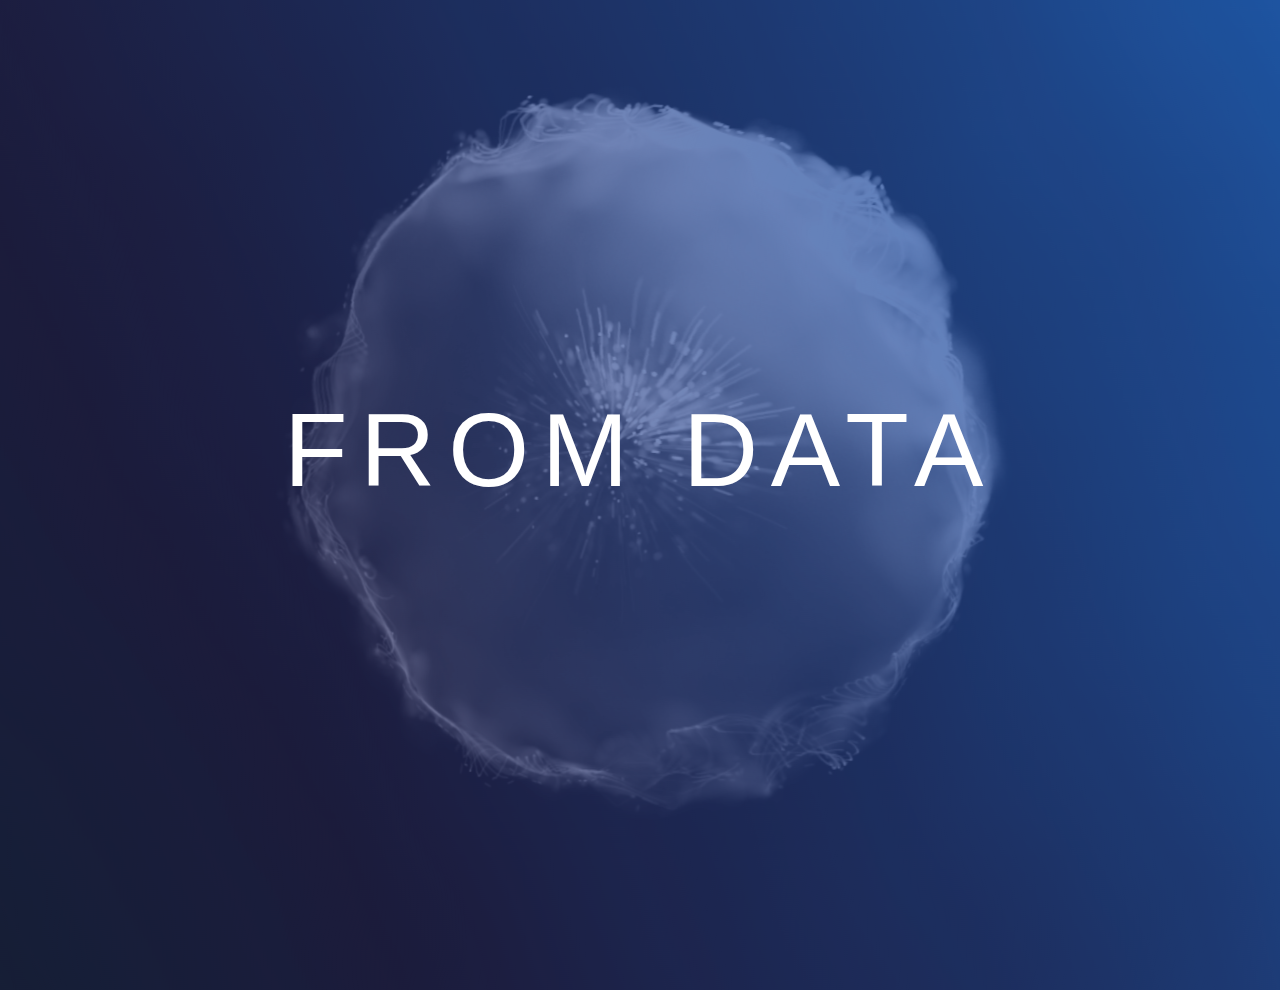
==== index.html @ f8c32739 "Initial commit" ====
<!DOCTYPE html>
<html lang="en" class="no-js">

<head>
  <meta charset="UTF-8" />
  <meta name="viewport" content="width=device-width, initial-scale=1">
  <title>Liquid Distortion Effects | Demo 1 | Codrops</title>
  <meta name="description"
    content="Some liquid distortion effects applied to an image slideshow using canvas, PixiJS and Greensock" />
  <meta name="keywords" content="web development, canvas, distortion, liquid, effect, slideshow, javascript" />
  <meta name="author" content="Yannis Yannakopoulos for Codrops" />
  <link rel="shortcut icon" href="favicon.ico">
  <link rel="stylesheet" type="text/css" href="css/normalize.css" />
  <link rel="stylesheet" type="text/css" href="css/demo.css" />
  <link rel="stylesheet" type="text/css" href="css/component.css" />
  <link rel="stylesheet" type="text/css" href="css/text.css" />
  <script>document.documentElement.className = 'js';</script>
</head>

<body class="demo-1 loading">
  <main class="site-wrapper">
    <div class="text">
      <p>From Data</p>
      <p>
        <strong>
          <span>T</span><span>o</span>&nbsp;<span>D</span><span>i</span><span>s</span><span>c</span><span>o</span><span>v</span><span>e</span><span>r</span><span>y</span>
        </strong>
      </p>
    </div>
    <div class="content">
      <div class="slide-wrapper">
        <div class="slide-item">
          <img src="img/background.png" class="slide-item__image">
        </div>
      </div>
    </div>
  </main>
  <script src="js/demo.js"></script>
  <script src="js/pixi.min.js"></script>
  <script src="js/TweenMax.min.js"></script>
  <script src="js/main.js"></script>
  <script src="js/imagesloaded.pkgd.min.js"></script>
  <script>
    var spriteImages = document.querySelectorAll('.slide-item__image');
    var spriteImagesSrc = [];

    for (var i = 0; i < spriteImages.length; i++) {
      var img = spriteImages[i];
      spriteImagesSrc.push(img.getAttribute('src'));
    }

    var initCanvasSlideshow = new CanvasSlideshow({
      sprites: spriteImagesSrc,
      centerSprites: true,
      displacementImage: 'img/dmaps/2048x2048/clouds.jpg',
      autoPlay: false,
      autoPlaySpeed: [10, 3],
      displaceScale: [200, 70]
    });

    imagesLoaded(document.body, () => {
      document.body.classList.remove('loading');
      initCanvasSlideshow.play();
    });
  </script>
</body>

</html>
---- css/demo.css ----
*,
*::after,
*::before {
	box-sizing: border-box;
}

html {
	background: #000;
}

body {
	font-family: -apple-system, BlinkMacSystemFont, "Segoe UI", Helvetica, Arial, sans-serif;
	height: 100vh;
	overflow: hidden;
	color: #fff;
	color: var(--color-text);
	background-color: #000;
	background-color: var(--color-bg);
	-webkit-font-smoothing: antialiased;
	-moz-osx-font-smoothing: grayscale;
}

/* Color schemes */
.demo-1 {
	--color-text: #fff;
	--color-bg: #000;
	--color-link: #8fe8ff;
	--color-link-hover: #fff;
	--color-info: #72af3a;
	--color-nav: #fff;
}

/* Fade effect */
.js body {
	opacity: 0;
	transition: opacity 0.3s;		
}

.js body.render {
	opacity: 1;
}

/* Page Loader */
.js .loading::before {
	content: '';
	position: fixed;
	z-index: 100000;
	top: 0;
	left: 0;
	width: 100%;
	height: 100%;
	background: var(--color-bg);
}

.js .loading::after {
	content: '';
	position: fixed;
	z-index: 100000;
	top: 50%;
	left: 50%;
	width: 60px;
	height: 60px;
	margin: -30px 0 0 -30px;
	pointer-events: none;
	border-radius: 50%;
	opacity: 0.4;
	background: var(--color-link);
	animation: loaderAnim 0.7s linear infinite alternate forwards;
}

@keyframes loaderAnim {
	to {
		opacity: 1;
		transform: scale3d(0.5,0.5,1);
	}
}

a {
	text-decoration: none;
	color: #5d93d8;
	color: var(--color-link);
	outline: none;
}

a:hover,
a:focus {
	color: #423c2b;
	color: var(--color-link-hover);
	outline: none;
}

.hidden {
	position: absolute;
	overflow: hidden;
	width: 0;
	height: 0;
	pointer-events: none;
}

.message {
	background: var(--color-text);
	color: var(--color-bg);
	text-align: center;
	padding: 1em;
	display: none;
	position: relative;
	z-index: 100;
}

/* Icons */
.icon {
	display: block;
	width: 1.5em;
	height: 1.5em;
	margin: 0 auto;
	fill: currentColor;
}

main {
	position: relative;
	width: 100%;
}

.content {
	position: relative;
	display: flex;
	justify-content: center;
	align-items: center;
	min-height: 100vh;
	margin: 0 auto;
}

.content--fixed {
	position: fixed;
	z-index: 10000;
	top: 0;
	left: 0;
	display: grid;
	align-content: space-between;
	width: 100%;
	max-width: none;
	height: 100vh;
	padding: 1.5em;
	pointer-events: none;
	grid-template-columns: 50% 50%;
	grid-template-rows: auto auto 4em;
	grid-template-areas: 'header ...'
	'... ...'
	'github demos';
}

.content--fixed a {
	pointer-events: auto;
}

/* Header */
.codrops-header {
	position: relative;
	z-index: 100;
	display: flex;
	flex-direction: row;
	align-items: flex-start;
	align-items: center;
	align-self: start;
	grid-area: header;
	justify-self: start;
}

.codrops-header__title {
	font-size: 1em;
	font-weight: bold;
	margin: 0;
	padding: 0.75em 0;
}

.info {
	margin: 0 0 0 1.25em;
	font-style: italic;
	color: var(--color-info);
	font-weight: bold;
}

.github {
	display: block;
	align-self: end;
	grid-area: github;
	justify-self: start;
}

.demos {
	position: relative;
	display: block;
	align-self: end;
	text-align: center;
	grid-area: demos;
}

.demo {
	margin: 0 0 0 0.15em;
}

.demo:hover,
.demo:focus {
	opacity: 0.5;
}

.demo span {
	white-space: nowrap;
	text-transform: lowercase;
	pointer-events: none;
}

.demo span::before {
	content: '#';
}

a.demo--current {
	pointer-events: none;
}

/* Top Navigation Style */
.codrops-links {
	position: relative;
	display: flex;
	justify-content: center;
	margin: 0 1em 0 0;
	text-align: center;
	white-space: nowrap;
}

.codrops-icon {
	display: inline-block;
	margin: 0.15em;
	padding: 0.25em;
}

.scene {
	position: fixed;
	top: 0;
	left: 0;
	width: 100%;
	height: 100vh;
	pointer-events: none;
	z-index: 1;
}

@media screen and (min-width: 55em) {
	.demos {
		display: flex;
		justify-self: end;
	}
	.demo {
		display: block;
		width: 17px;
		height: 17px;
		margin: 0 4px;
		border-radius: 50%;
		background: var(--color-link);
	}
	a.demo--current {
		background: var(--color-link-hover);
	}
	.demo span {
		position: absolute;
		line-height: 1;
		right: 100%;
		display: none;
		margin: 0 1em 0 0;
	}
	.demo--current span {
		display: block;
	}
}

@media screen and (max-width: 55em) {
	.message {
		display: block;
	}
	.content--fixed {
		position: relative;
		z-index: 1000;
		display: block;
		padding: 0.85em;
	}
	.codrops-header {
		flex-direction: column;
		align-items: center;
	}
	.codrops-header__title {
		font-weight: bold;
		padding-bottom: 0.25em;
		text-align: center;
	}
	.github {
		display: block;
		margin: 1em auto;
	}
	.codrops-links {
		margin: 0;
	}
}
---- css/component.css ----
canvas {
  display: block;
  position: absolute;
  left: 0;
  top: 0;
}

.scene-nav {
  font-size: 1.15em;
  position: fixed;
  top: 50%;
  transform: translateY(-50%);
  z-index: 10;
  background: none;
  border: 0;
  right: 0;
  padding: 1.5em;
  color: var(--color-nav);
}

.scene-nav:focus {
  outline: none;
}

.scene-nav--prev {
  left: 0;
}

.slide-wrapper {
  display: none;
}

.icon--arrow-nav-next {
  transform: rotate(-180deg);
}
---- css/text.css ----
canvas {
  animation: 8s reveal 0s cubic-bezier(0.215, 0.61, 0.355, 1) both;
}

@keyframes reveal {
  from {
    filter: blur(80px);
  }
  to {
    filter: blur(0px);
  }
}

.loading .text {
  display: none;
}

.text {
  position: absolute;
  top: 0;
  left: 0;
  z-index: 3;
  width: 100%;
  height: 100%;
  display: flex;
  flex-direction: column;
  align-items: center;
  justify-content: center;
  text-transform: uppercase;
  text-align: center;
}

.text p {
  margin: 0;
  font-size: 6.5rem;
  letter-spacing: .8rem;
  line-height: 1;
}

.text p:first-child {
  font-weight: lighter;
  transform: translate3d(0, 50%, 0);
  animation: 3s fade-in-first, 1s slide-up-first 2s both;
}

.text span {
  opacity: 0;
  animation: fade-in 1900ms both;
}

.text span:nth-child(1) {
  animation-delay: 3200ms;
}

.text span:nth-child(2) {
  animation-delay: 4250ms;
}

.text span:nth-child(3) {
  animation-delay: 5400ms;
}

.text span:nth-child(4) {
  animation-delay: 3400ms;
}

.text span:nth-child(5) {
  animation-delay: 3900ms;
}

.text span:nth-child(6) {
  animation-delay: 4200ms;
}

.text span:nth-child(7) {
  animation-delay: 5150ms;
}

.text span:nth-child(8) {
  animation-delay: 4000ms;
}

.text span:nth-child(9) {
  animation-delay: 3800ms;
}

.text span:nth-child(10) {
  animation-delay: 4100ms;
}

.text span:nth-child(11) {
  animation-delay: 4900ms;
}

@keyframes fade-in-first {
  from {
    opacity: 0;
  }
  to {
    opacity: 1;
  }
}

@keyframes slide-up-first {
  from {
    transform: translate3d(0, 50%, 0);
  }
  to {
    transform: translate3d(0, 0, 0);
  }
}

@keyframes fade-in {
  from {
    opacity: 0;
    filter: blur(20px);
  }
  to {
    opacity: 1;
    filter: blur(0px);
  }
}
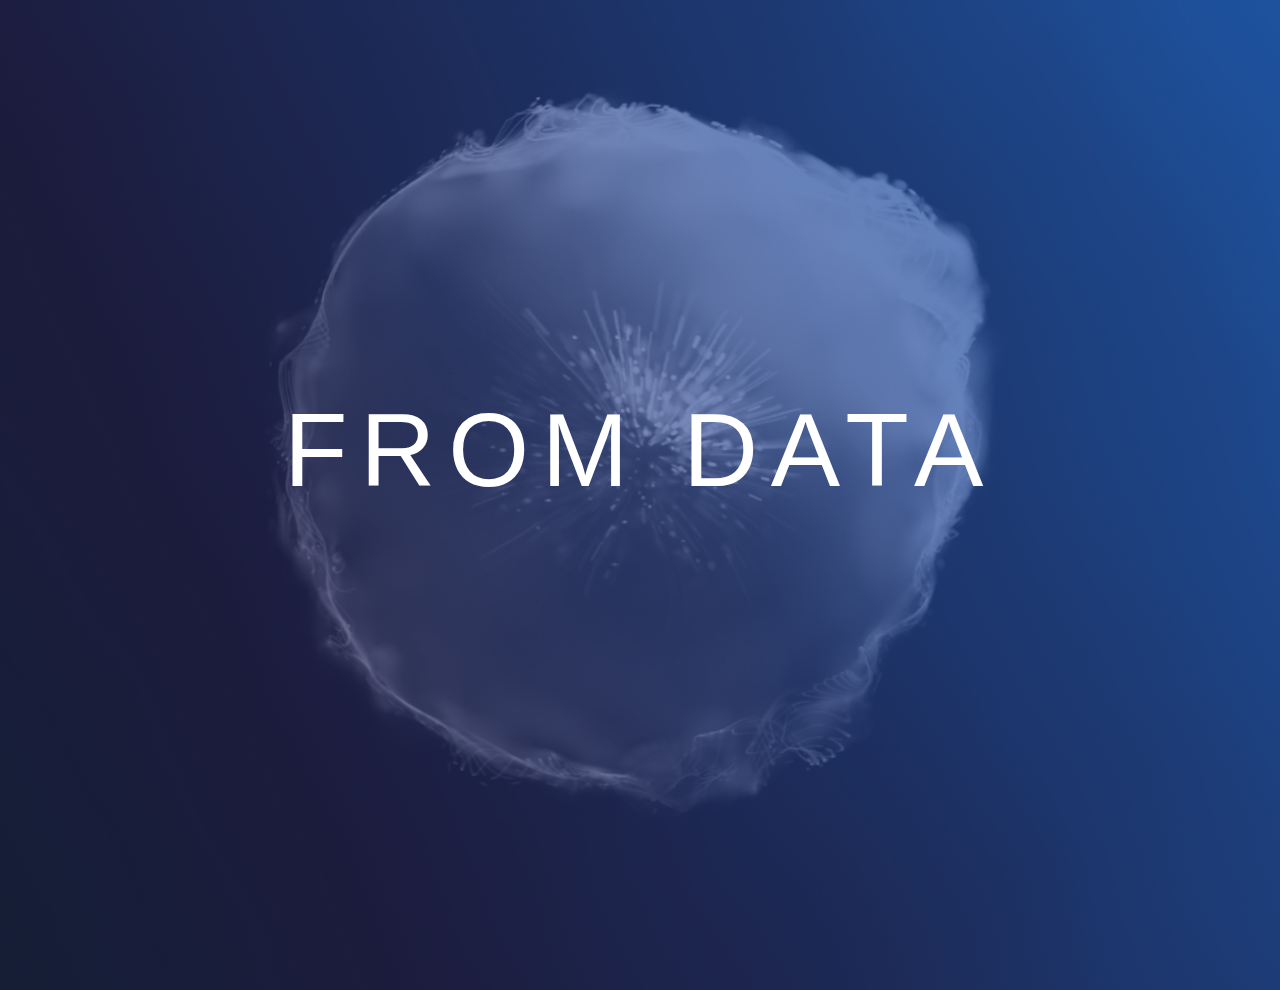
==== commit 9ac01498: "Updated page titles" ====
--- a/index.html
+++ b/index.html
@@ -4,12 +4,7 @@
 <head>
   <meta charset="UTF-8" />
   <meta name="viewport" content="width=device-width, initial-scale=1">
-  <title>Liquid Distortion Effects | Demo 1 | Codrops</title>
-  <meta name="description"
-    content="Some liquid distortion effects applied to an image slideshow using canvas, PixiJS and Greensock" />
-  <meta name="keywords" content="web development, canvas, distortion, liquid, effect, slideshow, javascript" />
-  <meta name="author" content="Yannis Yannakopoulos for Codrops" />
-  <link rel="shortcut icon" href="favicon.ico">
+  <title>Animation Test - Demo 1</title>
   <link rel="stylesheet" type="text/css" href="css/normalize.css" />
   <link rel="stylesheet" type="text/css" href="css/demo.css" />
   <link rel="stylesheet" type="text/css" href="css/component.css" />
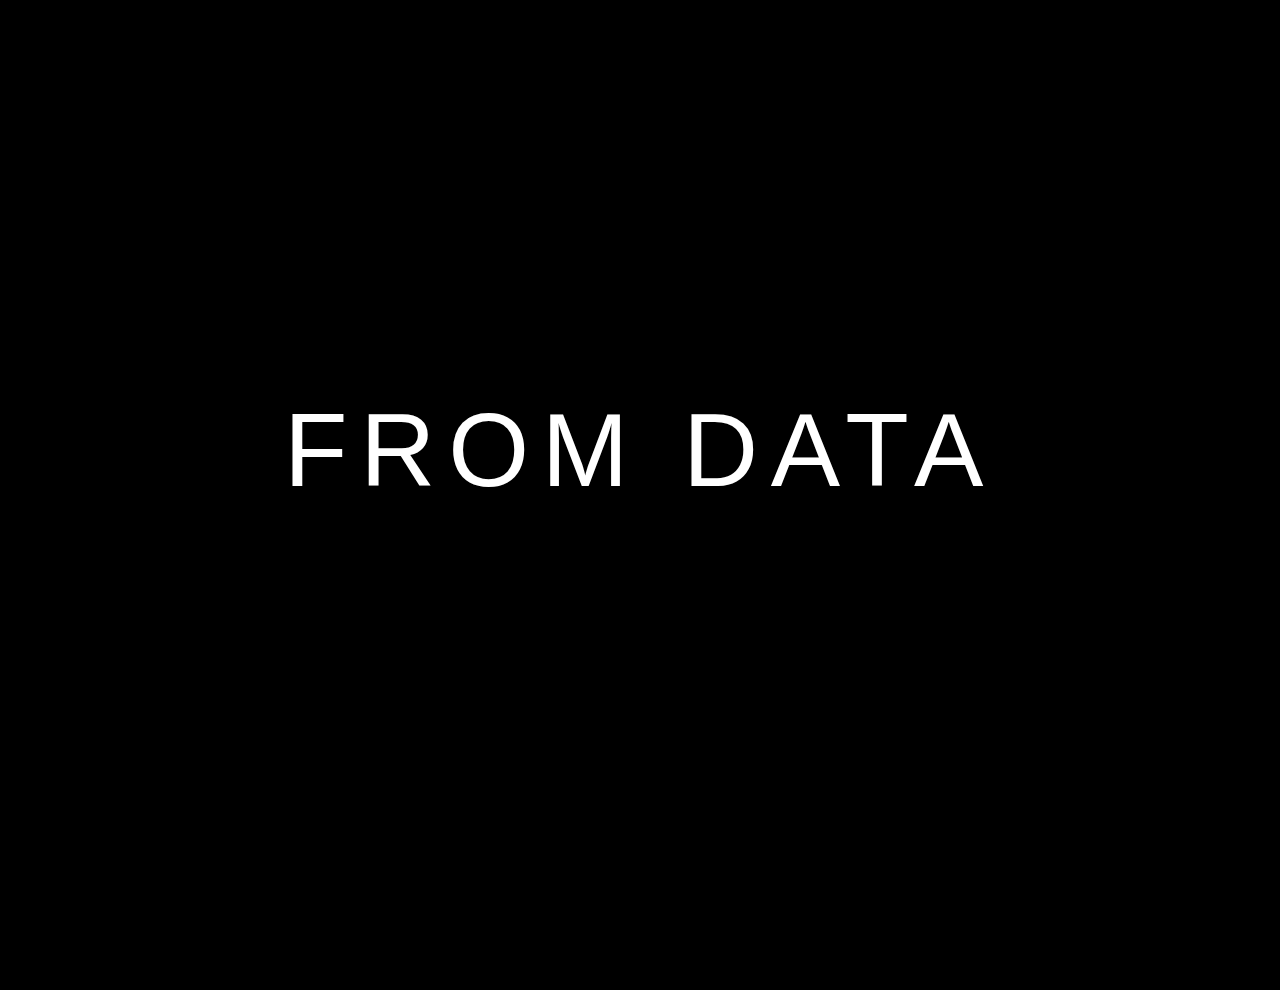
==== commit 847db745: "Updated image URLs" ====
--- a/index.html
+++ b/index.html
@@ -25,7 +25,7 @@
     <div class="content">
       <div class="slide-wrapper">
         <div class="slide-item">
-          <img src="img/background.png" class="slide-item__image">
+          <img src="https://res.cloudinary.com/djst7cf98/image/upload/v1582758124/background.jpg" class="slide-item__image">
         </div>
       </div>
     </div>
@@ -47,7 +47,7 @@
     var initCanvasSlideshow = new CanvasSlideshow({
       sprites: spriteImagesSrc,
       centerSprites: true,
-      displacementImage: 'img/dmaps/2048x2048/clouds.jpg',
+      displacementImage: 'https://res.cloudinary.com/djst7cf98/image/upload/v1582758132/clouds.jpg',
       autoPlay: false,
       autoPlaySpeed: [10, 3],
       displaceScale: [200, 70]
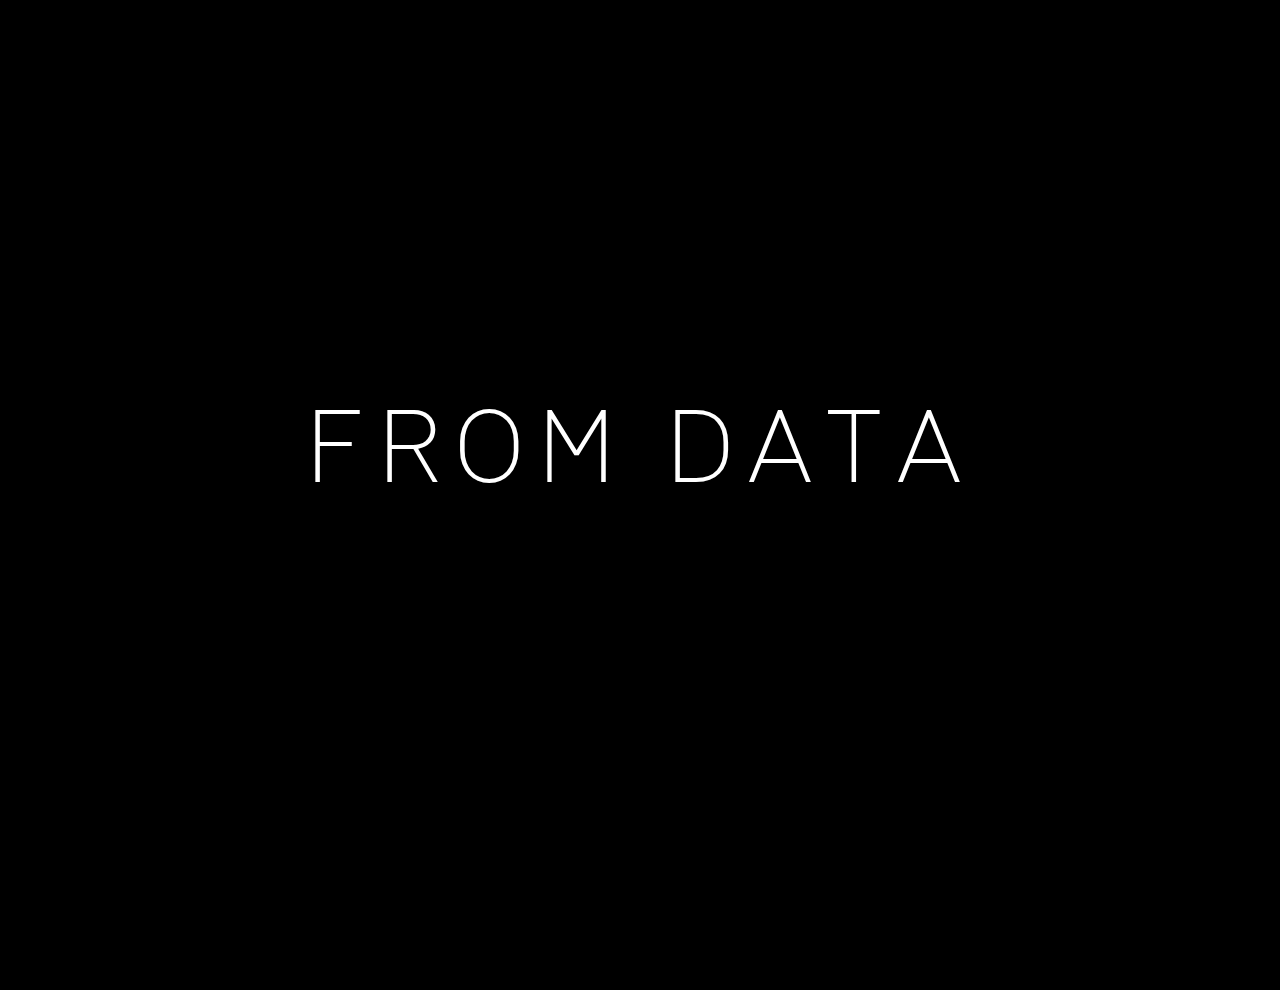
==== commit d91e928a: "Added webfont" ====
--- a/index.html
+++ b/index.html
@@ -9,14 +9,19 @@
   <link rel="stylesheet" type="text/css" href="css/demo.css" />
   <link rel="stylesheet" type="text/css" href="css/component.css" />
   <link rel="stylesheet" type="text/css" href="css/text.css" />
+  <link rel="stylesheet" type="text/css" href="css/MyFontsWebfontsKit.css"/>
+  <style type="text/css">
+  .AbitareSans-0 { font-family: AbitareSans-0; }
+  .AbitareSans-700 { font-family: AbitareSans-700; }
+  </style>
   <script>document.documentElement.className = 'js';</script>
 </head>
 
 <body class="demo-1 loading">
   <main class="site-wrapper">
     <div class="text">
-      <p>From Data</p>
-      <p>
+      <p class="AbitareSans-0">From Data</p>
+      <p class="AbitareSans-700">
         <strong>
           <span>T</span><span>o</span>&nbsp;<span>D</span><span>i</span><span>s</span><span>c</span><span>o</span><span>v</span><span>e</span><span>r</span><span>y</span>
         </strong>
--- a/css/text.css
+++ b/css/text.css
@@ -38,7 +38,6 @@
 }
 
 .text p:first-child {
-  font-weight: lighter;
   transform: translate3d(0, 50%, 0);
   animation: 3s fade-in-first, 1s slide-up-first 2s both;
 }
--- a/css/MyFontsWebfontsKit.css
+++ b/css/MyFontsWebfontsKit.css
@@ -0,0 +1,88 @@
+/**
+ * @license
+ * MyFonts Webfont Build ID 3872485, 2020-02-26T16:28:18-0500
+ * 
+ * The fonts listed in this notice are subject to the End User License
+ * Agreement(s) entered into by the website owner. All other parties are 
+ * explicitly restricted from using the Licensed Webfonts(s).
+ * 
+ * You may obtain a valid license at the URLs below.
+ * 
+ * Webfont: AbitareSans-0 by FSD
+ * URL: https://www.myfonts.com/fonts/fsd/abitare-sans/0/
+ * Copyright: Copyright (c) 2013 by Fabrizio Schiavi. All rights reserved.
+ * 
+ * Webfont: AbitareSans-100 by FSD
+ * URL: https://www.myfonts.com/fonts/fsd/abitare-sans/100/
+ * Copyright: Copyright (c) 2013 by Fabrizio Schiavi. All rights reserved.
+ * 
+ * Webfont: AbitareSans-150 by FSD
+ * URL: https://www.myfonts.com/fonts/fsd/abitare-sans/150/
+ * Copyright: Copyright (c) 2013 by Fabrizio Schiavi. All rights reserved.
+ * 
+ * Webfont: AbitareSans-700 by FSD
+ * URL: https://www.myfonts.com/fonts/fsd/abitare-sans/700/
+ * 
+ * Webfont: AbitareSans-900 by FSD
+ * URL: https://www.myfonts.com/fonts/fsd/abitare-sans/900/
+ * Copyright: Copyright (c) 2013 by Fabrizio Schiavi. All rights reserved.
+ * 
+ * Webfont: AbitareSansItalic-0 by FSD
+ * URL: https://www.myfonts.com/fonts/fsd/abitare-sans/italic-0/
+ * Copyright: Copyright (c) 2013 by Fabrizio Schiavi. All rights reserved.
+ * 
+ * Webfont: AbitareSansItalic-100 by FSD
+ * URL: https://www.myfonts.com/fonts/fsd/abitare-sans/italic-100/
+ * Copyright: Copyright (c) 2013 by Fabrizio Schiavi. All rights reserved.
+ * 
+ * Webfont: AbitareSansItalic-150 by FSD
+ * URL: https://www.myfonts.com/fonts/fsd/abitare-sans/italic-150/
+ * Copyright: Copyright (c) 2013 by Fabrizio Schiavi. All rights reserved.
+ * 
+ * Webfont: AbitareSansItalic-700 by FSD
+ * URL: https://www.myfonts.com/fonts/fsd/abitare-sans/italic-700/
+ * 
+ * Webfont: AbitareSansItalic-900 by FSD
+ * URL: https://www.myfonts.com/fonts/fsd/abitare-sans/italic-900/
+ * Copyright: Copyright (c) 2013 by Fabrizio Schiavi. All rights reserved.
+ * 
+ * 
+ * Licensed pageviews: 10,000
+ * 
+ * © 2020 MyFonts Inc
+*/
+
+
+/* @import must be at top of file, otherwise CSS will not work */
+@import url("//hello.myfonts.net/count/3b16e5");
+
+  
+@font-face {font-family: 'AbitareSans-0';src: url('webfonts/3B16E5_0_0.eot');src: url('webfonts/3B16E5_0_0.eot?#iefix') format('embedded-opentype'),url('webfonts/3B16E5_0_0.woff2') format('woff2'),url('webfonts/3B16E5_0_0.woff') format('woff'),url('webfonts/3B16E5_0_0.ttf') format('truetype');}
+ 
+  
+/* @font-face {font-family: 'AbitareSans-100';src: url('webfonts/3B16E5_1_0.eot');src: url('webfonts/3B16E5_1_0.eot?#iefix') format('embedded-opentype'),url('webfonts/3B16E5_1_0.woff2') format('woff2'),url('webfonts/3B16E5_1_0.woff') format('woff'),url('webfonts/3B16E5_1_0.ttf') format('truetype');} */
+ 
+  
+/* @font-face {font-family: 'AbitareSans-150';src: url('webfonts/3B16E5_2_0.eot');src: url('webfonts/3B16E5_2_0.eot?#iefix') format('embedded-opentype'),url('webfonts/3B16E5_2_0.woff2') format('woff2'),url('webfonts/3B16E5_2_0.woff') format('woff'),url('webfonts/3B16E5_2_0.ttf') format('truetype');} */
+ 
+  
+@font-face {font-family: 'AbitareSans-700';src: url('webfonts/3B16E5_3_0.eot');src: url('webfonts/3B16E5_3_0.eot?#iefix') format('embedded-opentype'),url('webfonts/3B16E5_3_0.woff2') format('woff2'),url('webfonts/3B16E5_3_0.woff') format('woff'),url('webfonts/3B16E5_3_0.ttf') format('truetype');}
+ 
+  
+/* @font-face {font-family: 'AbitareSans-900';src: url('webfonts/3B16E5_4_0.eot');src: url('webfonts/3B16E5_4_0.eot?#iefix') format('embedded-opentype'),url('webfonts/3B16E5_4_0.woff2') format('woff2'),url('webfonts/3B16E5_4_0.woff') format('woff'),url('webfonts/3B16E5_4_0.ttf') format('truetype');} */
+ 
+  
+/* @font-face {font-family: 'AbitareSansItalic-0';src: url('webfonts/3B16E5_5_0.eot');src: url('webfonts/3B16E5_5_0.eot?#iefix') format('embedded-opentype'),url('webfonts/3B16E5_5_0.woff2') format('woff2'),url('webfonts/3B16E5_5_0.woff') format('woff'),url('webfonts/3B16E5_5_0.ttf') format('truetype');} */
+ 
+  
+/* @font-face {font-family: 'AbitareSansItalic-100';src: url('webfonts/3B16E5_6_0.eot');src: url('webfonts/3B16E5_6_0.eot?#iefix') format('embedded-opentype'),url('webfonts/3B16E5_6_0.woff2') format('woff2'),url('webfonts/3B16E5_6_0.woff') format('woff'),url('webfonts/3B16E5_6_0.ttf') format('truetype');} */
+ 
+  
+/* @font-face {font-family: 'AbitareSansItalic-150';src: url('webfonts/3B16E5_7_0.eot');src: url('webfonts/3B16E5_7_0.eot?#iefix') format('embedded-opentype'),url('webfonts/3B16E5_7_0.woff2') format('woff2'),url('webfonts/3B16E5_7_0.woff') format('woff'),url('webfonts/3B16E5_7_0.ttf') format('truetype');} */
+ 
+  
+/* @font-face {font-family: 'AbitareSansItalic-700';src: url('webfonts/3B16E5_8_0.eot');src: url('webfonts/3B16E5_8_0.eot?#iefix') format('embedded-opentype'),url('webfonts/3B16E5_8_0.woff2') format('woff2'),url('webfonts/3B16E5_8_0.woff') format('woff'),url('webfonts/3B16E5_8_0.ttf') format('truetype');} */
+ 
+  
+/* @font-face {font-family: 'AbitareSansItalic-900';src: url('webfonts/3B16E5_9_0.eot');src: url('webfonts/3B16E5_9_0.eot?#iefix') format('embedded-opentype'),url('webfonts/3B16E5_9_0.woff2') format('woff2'),url('webfonts/3B16E5_9_0.woff') format('woff'),url('webfonts/3B16E5_9_0.ttf') format('truetype');} */
+ 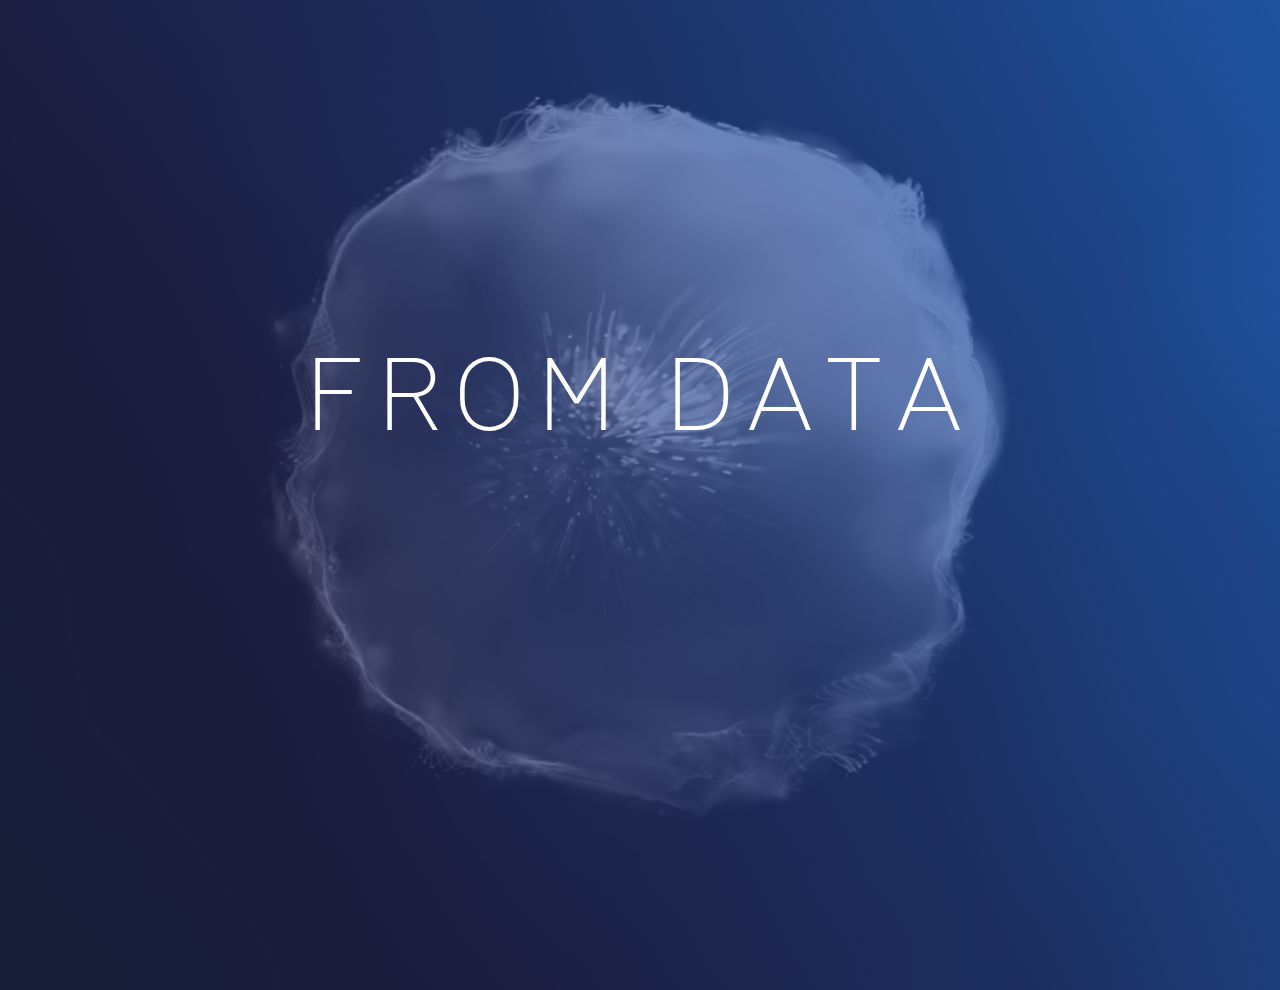
==== commit 5038d37a: "Changed blur and fade in timings" ====
--- a/index.html
+++ b/index.html
@@ -30,7 +30,7 @@
     <div class="content">
       <div class="slide-wrapper">
         <div class="slide-item">
-          <img src="https://res.cloudinary.com/djst7cf98/image/upload/v1582758124/background.jpg" class="slide-item__image">
+          <img src="img/background.png" class="slide-item__image">
         </div>
       </div>
     </div>
@@ -52,7 +52,7 @@
     var initCanvasSlideshow = new CanvasSlideshow({
       sprites: spriteImagesSrc,
       centerSprites: true,
-      displacementImage: 'https://res.cloudinary.com/djst7cf98/image/upload/v1582758132/clouds.jpg',
+      displacementImage: 'img/dmaps/2048x2048/clouds.jpg',
       autoPlay: false,
       autoPlaySpeed: [10, 3],
       displaceScale: [200, 70]
--- a/css/text.css
+++ b/css/text.css
@@ -1,7 +1,3 @@
-canvas {
-  animation: 8s reveal 0s cubic-bezier(0.215, 0.61, 0.355, 1) both;
-}
-
 @keyframes reveal {
   from {
     filter: blur(80px);
@@ -11,8 +7,17 @@
   }
 }
 
-.loading .text {
+.loading .text,
+.loading canvas {
   display: none;
+}
+
+canvas {
+  /* 
+    easeInQuart()
+    https://easings.net/#
+  */
+  animation: 7s reveal cubic-bezier(0.895, 0.03, 0.685, 0.22) both;
 }
 
 .text {
@@ -38,8 +43,7 @@
 }
 
 .text p:first-child {
-  transform: translate3d(0, 50%, 0);
-  animation: 3s fade-in-first, 1s slide-up-first 2s both;
+  animation: 3s simple-fade-in both;
 }
 
 .text span {
@@ -91,21 +95,12 @@
   animation-delay: 4900ms;
 }
 
-@keyframes fade-in-first {
+@keyframes simple-fade-in {
   from {
     opacity: 0;
   }
   to {
     opacity: 1;
-  }
-}
-
-@keyframes slide-up-first {
-  from {
-    transform: translate3d(0, 50%, 0);
-  }
-  to {
-    transform: translate3d(0, 0, 0);
   }
 }
 
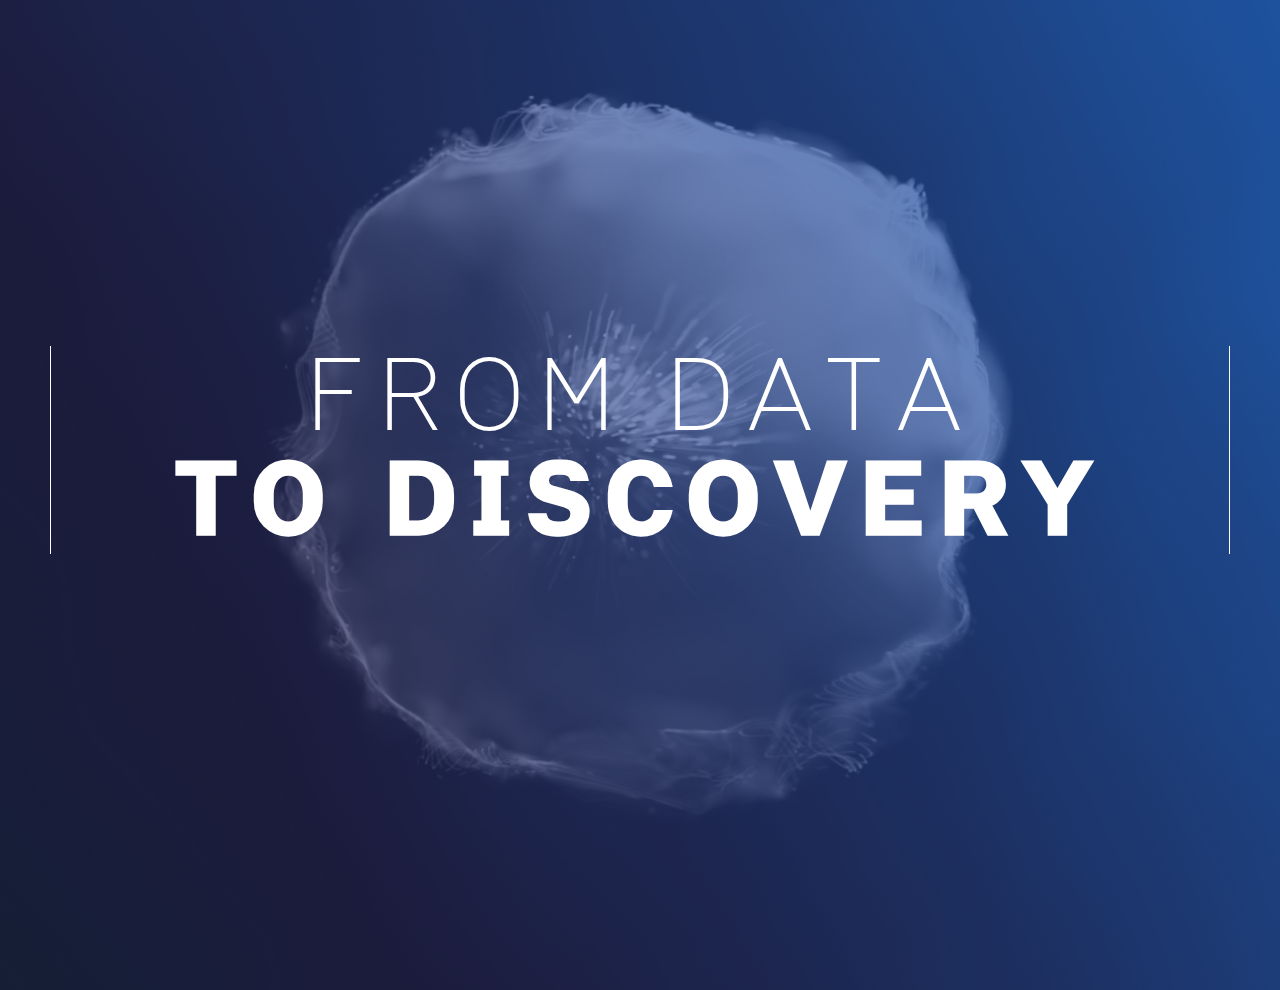
==== commit 273b7010: "Added text borders" ====
--- a/index.html
+++ b/index.html
@@ -20,11 +20,13 @@
 <body class="demo-1 loading">
   <main class="site-wrapper">
     <div class="text">
-      <p class="AbitareSans-0">From Data</p>
-      <p class="AbitareSans-700">
-        <strong>
-          <span>T</span><span>o</span>&nbsp;<span>D</span><span>i</span><span>s</span><span>c</span><span>o</span><span>v</span><span>e</span><span>r</span><span>y</span>
-        </strong>
+      <div class="text__content">
+        <p class="AbitareSans-0">From Data</p>
+        <p class="AbitareSans-700">
+          <strong>
+            <span>T</span><span>o</span>&nbsp;<span>D</span><span>i</span><span>s</span><span>c</span><span>o</span><span>v</span><span>e</span><span>r</span><span>y</span>
+          </strong>
+        </div>
       </p>
     </div>
     <div class="content">
--- a/css/text.css
+++ b/css/text.css
@@ -32,7 +32,15 @@
   align-items: center;
   justify-content: center;
   text-transform: uppercase;
+  padding-left: 50px;
+  padding-right: 50px;
+}
+
+.text__content {
   text-align: center;
+  border-left: 1px solid #fff;
+  border-right: 1px solid #fff;
+  width: 100%;
 }
 
 .text p {
@@ -43,16 +51,19 @@
 }
 
 .text p:first-child {
-  animation: 3s simple-fade-in both;
+  animation: 3s fade-in both;
+}
+
+.text p:last-child {
+  animation: 4s fade-in 1s both;
 }
 
 .text span {
-  opacity: 0;
-  animation: fade-in 1900ms both;
+  animation: blur-text 2s ease-out both;
 }
 
 .text span:nth-child(1) {
-  animation-delay: 3200ms;
+  animation-delay: 4000ms;
 }
 
 .text span:nth-child(2) {
@@ -60,42 +71,42 @@
 }
 
 .text span:nth-child(3) {
-  animation-delay: 5400ms;
+  animation-delay: 4500ms;
 }
 
 .text span:nth-child(4) {
-  animation-delay: 3400ms;
+  animation-delay: 4750ms;
 }
 
 .text span:nth-child(5) {
-  animation-delay: 3900ms;
+  animation-delay: 5000ms;
 }
 
 .text span:nth-child(6) {
-  animation-delay: 4200ms;
+  animation-delay: 5250ms;
 }
 
 .text span:nth-child(7) {
-  animation-delay: 5150ms;
+  animation-delay: 5500ms;
 }
 
 .text span:nth-child(8) {
-  animation-delay: 4000ms;
+  animation-delay: 5750ms;
 }
 
 .text span:nth-child(9) {
-  animation-delay: 3800ms;
+  animation-delay: 6000ms;
 }
 
 .text span:nth-child(10) {
-  animation-delay: 4100ms;
+  animation-delay: 6250ms;
 }
 
 .text span:nth-child(11) {
-  animation-delay: 4900ms;
+  animation-delay: 6500ms;
 }
 
-@keyframes simple-fade-in {
+@keyframes fade-in {
   from {
     opacity: 0;
   }
@@ -104,12 +115,12 @@
   }
 }
 
-@keyframes fade-in {
-  from {
-    opacity: 0;
+@keyframes blur-text {
+	0% {
+    opacity: 0.5;
     filter: blur(20px);
   }
-  to {
+	100% {
     opacity: 1;
     filter: blur(0px);
   }
